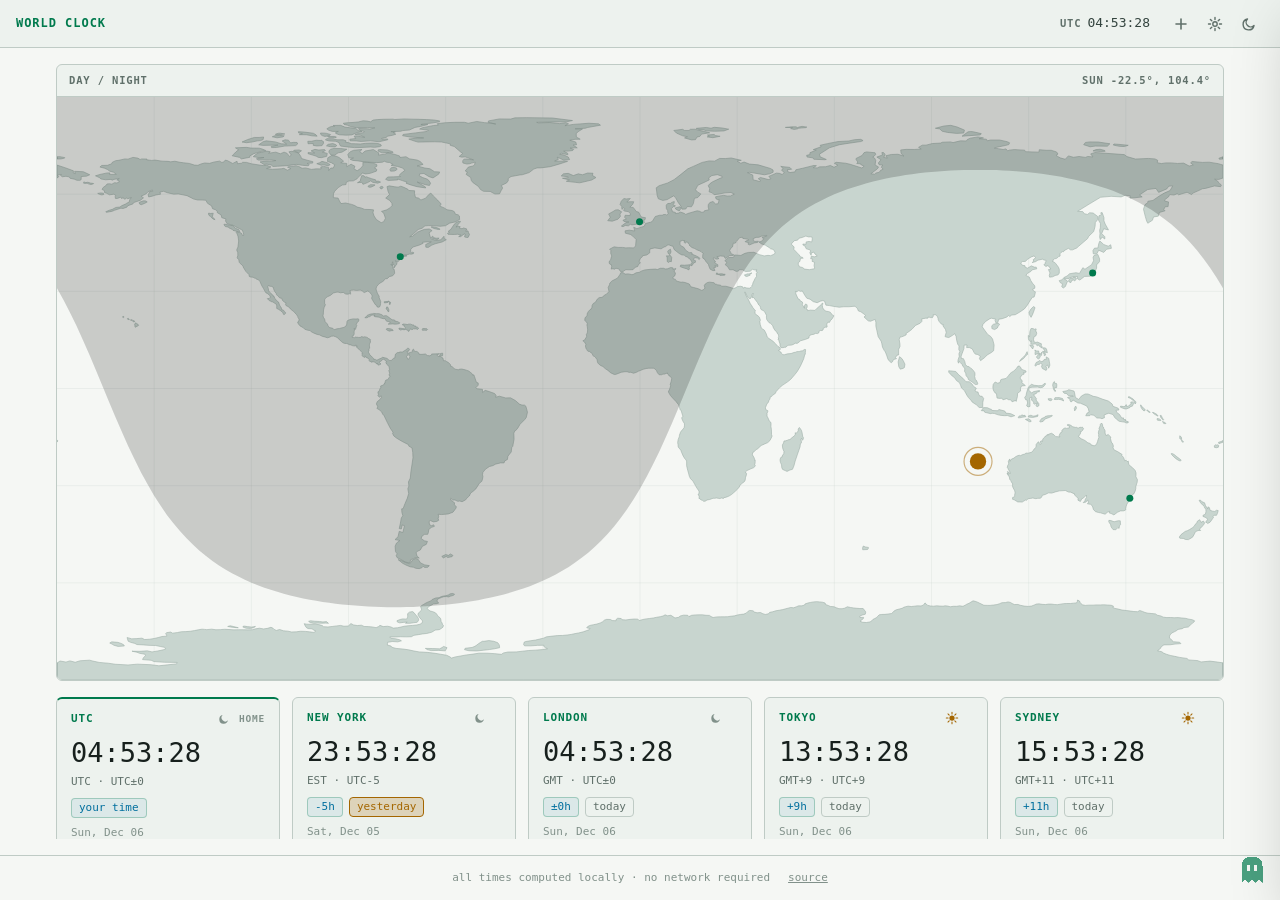
==== index.html @ ea291703 "fix: final review — home validation, live tick refresh, pet pref decoupling, explicit pet modes Fixe" ====
<!DOCTYPE html>
<html lang="en">
<head>
<meta charset="utf-8">
<meta name="viewport" content="width=device-width, initial-scale=1">
<title>World Clock</title>
<meta name="description" content="Offline world clock — timezones, day/night map, no network required.">
<link rel="icon" type="image/svg+xml" href="data:image/svg+xml,%3Csvg%20xmlns='http://www.w3.org/2000/svg'%20viewBox='0%200%2016%2016'%3E%3Crect%20width='16'%20height='16'%20rx='3'%20fill='%23090c0d'/%3E%3Cpath%20d='M3.5%2014.5%20V7%20Q3.5%202.5%208%202.5%20Q12.5%202.5%2012.5%207%20V14.5%20L11%2013.3%20L9.5%2014.5%20L8%2013.3%20L6.5%2014.5%20L5%2013.3%20Z'%20fill='%2363f2ab'/%3E%3Crect%20x='6'%20y='6.5'%20width='1.4'%20height='2.4'%20fill='%23090c0d'/%3E%3Crect%20x='8.8'%20y='6.5'%20width='1.4'%20height='2.4'%20fill='%23090c0d'/%3E%3C/svg%3E">
<script>(function(){try{
var t=localStorage.getItem("wc-theme");
if(t==="light"||t==="dark")document.documentElement.setAttribute("data-theme",t);
var a=localStorage.getItem("wc-accent");
if(a&&"12345".indexOf(a)>-1)document.documentElement.setAttribute("data-accent",a);
var pm=localStorage.getItem("wc-pet");document.documentElement.setAttribute("data-pet",pm==="off"?"off":(pm==="cursor"?"cursor":"float"));
var ps=parseInt(localStorage.getItem("wc-pet-size"),10);
if(ps>=16&&ps<=64)document.documentElement.style.setProperty("--pet-size",ps+"px");
var po=parseInt(localStorage.getItem("wc-pet-opacity"),10);
if(po>=15&&po<=100)document.documentElement.style.setProperty("--pet-base-opacity",(po/100).toFixed(3));
}catch(e){}})();</script>
<link rel="stylesheet" href="css/tokens.css">
<link rel="stylesheet" href="css/site.css">
</head>
<body>
<header class="topbar">
  <span class="manifest-label site-title">WORLD CLOCK</span>
  <span class="topbar-utc"><span class="manifest-label">UTC</span> <span id="utc-clock" class="mono">--:--:--</span></span>
  <span class="topbar-actions">
    <button id="btn-add" class="icon-btn" title="Add timezone" aria-label="Add timezone">
      <svg viewBox="0 0 16 16" width="16" height="16" aria-hidden="true"><path d="M8 3v10M3 8h10" stroke="currentColor" stroke-width="1.6" stroke-linecap="round"/></svg>
    </button>
    <button id="btn-settings" class="icon-btn" title="Settings" aria-label="Settings">
      <svg viewBox="0 0 16 16" width="16" height="16" aria-hidden="true"><circle cx="8" cy="8" r="2.2" stroke="currentColor" stroke-width="1.4" fill="none"/><path d="M8 1.5v2M8 12.5v2M1.5 8h2M12.5 8h2M3.4 3.4l1.4 1.4M11.2 11.2l1.4 1.4M12.6 3.4l-1.4 1.4M4.8 11.2l-1.4 1.4" stroke="currentColor" stroke-width="1.4" stroke-linecap="round"/></svg>
    </button>
    <button id="btn-theme" class="icon-btn" title="Toggle theme" aria-label="Toggle theme">
      <svg viewBox="0 0 16 16" width="16" height="16" aria-hidden="true"><path d="M13 9.5A5.5 5.5 0 1 1 6.5 3 4.5 4.5 0 0 0 13 9.5Z" stroke="currentColor" stroke-width="1.4" fill="none" stroke-linejoin="round"/></svg>
    </button>
  </span>
</header>
<main>
  <section id="map-panel" class="panel map-panel" aria-label="World map">
    <div class="panel-header"><span class="manifest-label">DAY / NIGHT</span><span id="map-sun-info" class="manifest-label"></span></div>
    <div id="map-host"></div>
  </section>
  <section id="clock-grid" class="clock-grid" aria-label="Clocks"></section>
</main>
<footer class="footer">
  <span class="mono">all times computed locally &middot; no network required</span>
  <a class="mono" href="https://github.com/Real-Fruit-Snacks" rel="noopener">source</a>
</footer>
<div id="site-pet" aria-hidden="true"><div class="pet-tilt"><div class="pet-sprite" title="pet the ghost to recolor it"><svg viewBox="0 0 16 16" xmlns="http://www.w3.org/2000/svg"><path class="pet-body" d="M2 16 V7 Q2 1 8 1 Q14 1 14 7 V16 L12 14.4 L10 16 L8 14.4 L6 16 L4 14.4 Z"/><g class="pet-eyes-open"><rect x="5" y="6" width="2" height="3"/><rect x="9" y="6" width="2" height="3"/></g><g class="pet-eyes-closed"><rect x="5" y="8" width="2" height="1"/><rect x="9" y="8" width="2" height="1"/></g><g class="pet-eyes-happy"><path d="M4.6 8 L6 6.6 L7.4 8"/><path d="M8.6 8 L10 6.6 L11.4 8"/></g></svg></div></div></div>
<script src="js/zones.js"></script>
<script src="js/data.js"></script>
<script src="js/settings.js"></script>
<script src="js/clocks.js"></script>
<script src="js/mapdata.js"></script>
<script src="js/map.js"></script>
<script src="js/pet.js"></script>
</body>
</html>
---- css/tokens.css ----
/*
 * Terminal Workbench — design tokens
 * https://github.com/Real-Fruit-Snacks/terminal-workbench-design-system
 *
 * Drop-in CSS custom properties implementing THEME-SPEC.md.
 * Dark is the default; light applies automatically via
 * prefers-color-scheme, or explicitly with data-theme="light" /
 * data-theme="dark" on <html>.
 *
 * Overriding --twb-accent (and friends) re-derives every tint in
 * browsers with color-mix support.
 */

/* ---------- Dark (default) ---------- */
:root,
:root[data-theme="dark"] {
  color-scheme: dark;

  /* Accent ramp */
  --twb-accent: #63f2ab;
  --twb-accent-alt: #6bdcff;
  --twb-warm: #f0c674;

  /* Semantic hues */
  --twb-red: #ff6e7a;
  --twb-orange: #f7a35c;
  --twb-violet: #b78cff;

  /* Surfaces (graphite ramp) */
  --twb-bg-0: #090c0d;
  --twb-bg-1: #0e1214;
  --twb-bg-2: #13191c;
  --twb-bg-3: #182024;
  --twb-bg-4: #202a2f;
  --twb-border: #2a363d;
  --twb-border-strong: #39484f;

  /* Text */
  --twb-text-normal: #dce4df;
  --twb-text-soft: #b4c3bd;
  --twb-text-muted: #879994;
  --twb-text-faint: #63736f;
  --twb-text-on-accent: #07100d;

  /* Derived tints — static fallbacks (pre-mixed) */
  --twb-selection: #63f2ab33;      /* accent @ 20% */
  --twb-active-line: #6bdcff13;    /* accent-alt @ 7.5% */
  --twb-nav-active: #63f2ab1b;     /* accent @ 10.5% */
  --twb-blockquote-bg: #63f2ab12;  /* accent @ 7% */
  --twb-tag-bg: #63f2ab21;         /* accent @ 13% */
  --twb-tag-border: #63f2ab47;     /* accent @ 28% */
  --twb-highlight: #f0c67438;      /* warm @ 22% */
  --twb-focus-ring: #63f2ab2e;     /* accent @ 18% */
  --twb-glow: 0 0 18px #63f2ab47;  /* accent @ 28%, opt-in */
}

/* ---------- Light (auto via system preference) ---------- */
@media (prefers-color-scheme: light) {
  :root:not([data-theme="dark"]) {
    color-scheme: light;

    --twb-accent: #007a4d;
    --twb-accent-alt: #006f9e;
    --twb-warm: #a46600;

    --twb-red: #c8324c;
    --twb-orange: #b65800;
    --twb-violet: #7357b8;

    --twb-bg-0: #f5f7f4;
    --twb-bg-1: #edf2ee;
    --twb-bg-2: #e2eae5;
    --twb-bg-3: #d6e1db;
    --twb-bg-4: #c8d5cf;
    --twb-border: #bfcbc5;
    --twb-border-strong: #9daea7;

    --twb-text-normal: #17201d;
    --twb-text-soft: #34443f;
    --twb-text-muted: #60706a;
    --twb-text-faint: #81918a;
    --twb-text-on-accent: #f9fbf8;

    --twb-selection: #007a4d2b;      /* accent @ 17% */
    --twb-active-line: #006f9e13;
    --twb-nav-active: #007a4d1b;
    --twb-blockquote-bg: #007a4d12;
    --twb-tag-bg: #007a4d21;
    --twb-tag-border: #007a4d47;
    --twb-highlight: #a4660038;
    --twb-focus-ring: #007a4d2e;
    --twb-glow: 0 0 18px #007a4d47;
  }
}

/* ---------- Light (explicit opt-in) ---------- */
:root[data-theme="light"] {
  color-scheme: light;

  --twb-accent: #007a4d;
  --twb-accent-alt: #006f9e;
  --twb-warm: #a46600;

  --twb-red: #c8324c;
  --twb-orange: #b65800;
  --twb-violet: #7357b8;

  --twb-bg-0: #f5f7f4;
  --twb-bg-1: #edf2ee;
  --twb-bg-2: #e2eae5;
  --twb-bg-3: #d6e1db;
  --twb-bg-4: #c8d5cf;
  --twb-border: #bfcbc5;
  --twb-border-strong: #9daea7;

  --twb-text-normal: #17201d;
  --twb-text-soft: #34443f;
  --twb-text-muted: #60706a;
  --twb-text-faint: #81918a;
  --twb-text-on-accent: #f9fbf8;

  --twb-selection: #007a4d2b;
  --twb-active-line: #006f9e13;
  --twb-nav-active: #007a4d1b;
  --twb-blockquote-bg: #007a4d12;
  --twb-tag-bg: #007a4d21;
  --twb-tag-border: #007a4d47;
  --twb-highlight: #a4660038;
  --twb-focus-ring: #007a4d2e;
  --twb-glow: 0 0 18px #007a4d47;
}

/* ---------- Derived tints track the accent where color-mix exists ---------- */
@supports (color: color-mix(in srgb, red 50%, transparent)) {
  :root,
  :root[data-theme="dark"] {
    --twb-selection: color-mix(in srgb, var(--twb-accent) 20%, transparent);
    --twb-active-line: color-mix(in srgb, var(--twb-accent-alt) 7.5%, transparent);
    --twb-nav-active: color-mix(in srgb, var(--twb-accent) 10.5%, transparent);
    --twb-blockquote-bg: color-mix(in srgb, var(--twb-accent) 7%, transparent);
    --twb-tag-bg: color-mix(in srgb, var(--twb-accent) 13%, transparent);
    --twb-tag-border: color-mix(in srgb, var(--twb-accent) 28%, transparent);
    --twb-highlight: color-mix(in srgb, var(--twb-warm) 22%, transparent);
    --twb-focus-ring: color-mix(in srgb, var(--twb-accent) 18%, transparent);
    --twb-glow: 0 0 18px color-mix(in srgb, var(--twb-accent) 28%, transparent);
  }

  /* Selection is slightly weaker in light mode (17% vs 20%) */
  @media (prefers-color-scheme: light) {
    :root:not([data-theme="dark"]) {
      --twb-selection: color-mix(in srgb, var(--twb-accent) 17%, transparent);
    }
  }
  :root[data-theme="light"] {
    --twb-selection: color-mix(in srgb, var(--twb-accent) 17%, transparent);
  }
}

/* ---------- Mode-independent tokens ---------- */
:root {
  /* Typography */
  --twb-font-mono: "Berkeley Mono", "JetBrains Mono", "Cascadia Code",
    "IBM Plex Mono", SFMono-Regular, Consolas, monospace;
  --twb-font-ui: Inter, "SF Pro Text", "Segoe UI", system-ui, sans-serif;

  --twb-line-height: 1.7;        /* prose */
  --twb-line-height-tight: 1.45; /* UI */
  --twb-line-height-code: 1.62;  /* code */

  /* Shape */
  --twb-radius-s: 4px;   /* tags, chips, checkboxes */
  --twb-radius-m: 6px;   /* base: panels, inputs, code blocks */
  --twb-radius-l: 8px;   /* large containers */
  --twb-radius-pill: 999px; /* toggles, slider thumbs only */

  --twb-border-width: 1px;

  /* Elevation — menus, modals, popovers only */
  --twb-shadow-pane: 0 20px 60px rgba(0, 0, 0, 0.22);

  /* Motion — interactive state changes only; gate behind
     prefers-reduced-motion in consuming styles */
  --twb-transition: 120ms ease;
}
---- css/site.css ----
/* World Clock — components. All colors via --twb-* tokens (tokens.css). */

* { box-sizing: border-box; }
html { height: 100%; }
body {
  margin: 0; height: 100vh; overflow: hidden;
  background: var(--twb-bg-0); color: var(--twb-text-normal);
  font-family: var(--twb-font-ui); line-height: var(--twb-line-height-tight);
  font-size: 15px;
  display: flex; flex-direction: column;
}
.mono { font-family: var(--twb-font-mono); }
::selection { background: var(--twb-selection); }

/* Accent choice: remap --twb-accent onto another token (works in both modes;
   color-mix tints re-derive automatically where supported). */
:root[data-accent="1"] { --twb-accent: var(--twb-accent-alt); }
:root[data-accent="2"] { --twb-accent: var(--twb-warm); }
:root[data-accent="3"] { --twb-accent: var(--twb-violet); }
:root[data-accent="4"] { --twb-accent: var(--twb-orange); }
:root[data-accent="5"] { --twb-accent: var(--twb-red); }

/* manifest label idiom */
.manifest-label {
  font-family: var(--twb-font-mono); font-size: 10.5px; font-weight: 650;
  letter-spacing: 0.08em; text-transform: uppercase;
  color: var(--twb-text-muted);
}

/* --- topbar --- */
.topbar {
  position: sticky; top: 0; z-index: 20;
  display: flex; align-items: center; gap: 16px;
  padding: 0 16px; height: 48px;
  background: var(--twb-bg-1); border-bottom: 1px solid var(--twb-border);
}
.site-title { color: var(--twb-accent); font-size: 12px; }
.topbar-utc { margin-left: auto; display: flex; align-items: baseline; gap: 6px; }
#utc-clock { font-size: 13px; color: var(--twb-text-soft); }
.topbar-actions { display: flex; gap: 4px; }
@media (max-width: 420px) { .topbar-utc .manifest-label { display: none; } }
.icon-btn {
  display: inline-flex; align-items: center; justify-content: center;
  width: 30px; height: 30px; padding: 0;
  background: transparent; border: 1px solid transparent;
  border-radius: var(--twb-radius-s); color: var(--twb-text-muted);
  cursor: pointer;
}
.icon-btn:hover { background: var(--twb-bg-3); color: var(--twb-text-normal); }
.icon-btn:focus-visible {
  outline: 2px solid var(--twb-focus-ring); outline-offset: 1px;
  border-color: var(--twb-accent);
}

/* --- layout --- */
main {
  width: 100%; max-width: 1200px; margin: 0 auto; padding: 16px;
  display: flex; flex-direction: column; gap: 16px; flex: 1; min-height: 0;
}
.panel {
  background: var(--twb-bg-1); border: 1px solid var(--twb-border);
  border-radius: var(--twb-radius-m); overflow: hidden;
}
.panel-header {
  display: flex; justify-content: space-between; align-items: center;
  padding: 8px 12px; border-bottom: 1px solid var(--twb-border);
}

/* --- footer --- */
.footer {
  display: flex; justify-content: center; gap: 18px;
  padding: 14px; border-top: 1px solid var(--twb-border);
  font-size: 11px; color: var(--twb-text-faint);
}
.footer a { color: var(--twb-text-faint); }
.footer a:hover { color: var(--twb-accent); }

@media (prefers-reduced-motion: no-preference) {
  .icon-btn, .footer a { transition: background var(--twb-transition), color var(--twb-transition); }
}

/* --- clock cards --- */
.clock-grid {
  display: grid; gap: 12px; align-content: start;
  grid-template-columns: repeat(auto-fill, minmax(210px, 1fr));
  overflow-y: auto; min-height: 140px; padding-bottom: 4px;
}
.clock-card {
  position: relative;
  background: var(--twb-bg-1); border: 1px solid var(--twb-border);
  border-radius: var(--twb-radius-m); padding: 12px 14px;
}
.clock-card-home { border-top: 2px solid var(--twb-accent); }
.card-top { display: flex; align-items: center; gap: 8px; }
.card-city {
  font-family: var(--twb-font-mono); font-size: 11px; font-weight: 700;
  letter-spacing: 0.08em; text-transform: uppercase;
  color: var(--twb-accent);
  overflow: hidden; text-overflow: ellipsis; white-space: nowrap;
}
.card-daynight { margin-left: auto; display: inline-flex; }
.card-home-tag { font-size: 9.5px; color: var(--twb-text-faint); }
.card-remove {
  position: absolute; top: 6px; right: 6px;
  width: 20px; height: 20px; padding: 0; line-height: 1;
  background: transparent; border: none; border-radius: var(--twb-radius-s);
  color: var(--twb-text-faint); font-size: 14px; cursor: pointer;
  opacity: 0;
}
.clock-card:hover .card-remove, .card-remove:focus-visible { opacity: 1; }
.card-remove:hover { background: var(--twb-bg-3); color: var(--twb-red); }
.card-remove:focus-visible { outline: 2px solid var(--twb-focus-ring); outline-offset: 1px; }
.clock-card:has(.card-remove) .card-daynight { margin-right: 14px; }
.card-time { font-size: 27px; color: var(--twb-text-normal); margin: 6px 0 2px; }
.card-ampm { font-size: 12px; color: var(--twb-text-muted); margin-left: 5px; }
.card-zoneline { font-size: 11px; color: var(--twb-text-muted); }
.card-chips { display: flex; gap: 6px; margin-top: 8px; flex-wrap: wrap; }
.chip {
  font-size: 11px; padding: 1px 7px;
  border-radius: var(--twb-radius-s); border: 1px solid;
}
.chip-offset {
  color: var(--twb-accent-alt);
  background: var(--twb-active-line); border-color: var(--twb-tag-border);
}
.chip-today {
  color: var(--twb-text-muted);
  background: transparent; border-color: var(--twb-border);
}
.chip-otherday {
  color: var(--twb-warm);
  background: var(--twb-highlight); border-color: var(--twb-warm);
}
.card-date { font-size: 11px; color: var(--twb-text-faint); margin-top: 7px; }
.clock-card.dragging { opacity: 0.4; }
.clock-card.drag-over { border-color: var(--twb-accent); }

/* --- map --- */
.map-panel { flex-shrink: 0; }
#map-host { position: relative; }
/* Cap the map's height so it can't crowd the pinned grid down past the
   footer on short viewports (e.g. 1280x800 laptops) as well as narrow
   ones — the aspect-locked SVG otherwise grows with container width alone. */
@media (max-width: 900px), (max-height: 820px) {
  #map-host svg { max-height: 40vh; }
}
.worldmap { display: block; width: 100%; height: auto; background: var(--twb-bg-0); }
.map-graticule line { stroke: var(--twb-border); stroke-width: 0.5; opacity: 0.35; }
.map-land { fill: var(--twb-bg-4); stroke: var(--twb-border-strong); stroke-width: 0.5; }
.map-night { fill: #000; opacity: 0.34; pointer-events: none; }
:root[data-theme="light"] .map-night { opacity: 0.18; }
@media (prefers-color-scheme: light) {
  :root:not([data-theme="dark"]) .map-night { opacity: 0.18; }
}
.map-sun-core { fill: var(--twb-warm); }
.map-sun-halo { fill: none; stroke: var(--twb-warm); stroke-width: 1; opacity: 0.5; }
.map-marker .marker-dot { fill: var(--twb-accent); }
.map-marker .marker-ring { fill: none; stroke: var(--twb-accent); stroke-width: 1.2; }
.map-marker { cursor: pointer; }
.map-marker.marker-hilite .marker-dot { r: 5; }
.map-marker.marker-hilite .marker-dot,
.map-marker:hover .marker-dot { fill: var(--twb-accent-alt); }
.map-tip {
  position: absolute; z-index: 5; pointer-events: none;
  padding: 3px 8px; font-size: 11px; white-space: nowrap;
  background: var(--twb-bg-2); border: 1px solid var(--twb-border);
  border-radius: var(--twb-radius-s); color: var(--twb-text-normal);
  box-shadow: var(--twb-shadow-pane);
}
.clock-card.card-hilite { border-color: var(--twb-accent); }

/* --- settings panel --- */
#settings-panel {
  position: fixed; top: 0; right: 0; bottom: 0; z-index: 30;
  width: min(320px, 90vw);
  background: var(--twb-bg-1); border-left: 1px solid var(--twb-border);
  box-shadow: var(--twb-shadow-pane);
  transform: translateX(105%);
}
#settings-panel.open { transform: translateX(0); }
@media (prefers-reduced-motion: no-preference) {
  #settings-panel { transition: transform 160ms ease; }
}
.settings-body { padding: 12px; display: flex; flex-direction: column; gap: 14px; overflow-y: auto; }
.setting-row { display: flex; align-items: center; justify-content: space-between; gap: 10px; }
.seg { display: inline-flex; border: 1px solid var(--twb-border); border-radius: var(--twb-radius-s); overflow: hidden; }
.seg button {
  background: transparent; border: none; padding: 4px 9px; cursor: pointer;
  font-family: var(--twb-font-mono); font-size: 10.5px; letter-spacing: 0.05em;
  color: var(--twb-text-muted);
}
.seg button:hover { background: var(--twb-bg-3); color: var(--twb-text-normal); }
.seg button.seg-active { background: var(--twb-nav-active); color: var(--twb-accent); }
.accent-seg button { font-size: 13px; }
.accent-seg button.seg-active { background: var(--twb-bg-3); }
.text-btn {
  background: var(--twb-bg-2); border: 1px solid var(--twb-border);
  border-radius: var(--twb-radius-s); color: var(--twb-text-soft);
  padding: 4px 9px; font-size: 11px; cursor: pointer;
  max-width: 170px; overflow: hidden; text-overflow: ellipsis; white-space: nowrap;
}
.text-btn:hover { border-color: var(--twb-accent); color: var(--twb-text-normal); }

/* --- add-zone modal --- */
#add-modal {
  position: fixed; inset: 0; z-index: 40; display: none;
  background: rgba(0, 0, 0, 0.45);
  align-items: flex-start; justify-content: center; padding: 60px 16px;
}
#add-modal.open { display: flex; }
.modal-box { width: min(440px, 100%); max-height: 75vh; display: flex; flex-direction: column; box-shadow: var(--twb-shadow-pane); }
#add-search {
  margin: 10px 12px; padding: 7px 10px;
  background: var(--twb-bg-2); border: 1px solid var(--twb-border);
  border-radius: var(--twb-radius-s); color: var(--twb-text-normal); font-size: 13px;
}
#add-search:focus { outline: 2px solid var(--twb-focus-ring); border-color: var(--twb-accent); }
#add-results, #add-suggested { overflow-y: auto; }
#add-results { max-height: 240px; }
#add-suggested { max-height: 200px; }
.zone-row {
  display: flex; justify-content: space-between; gap: 12px; width: 100%;
  background: transparent; border: none; border-top: 1px solid var(--twb-border);
  padding: 7px 12px; font-size: 12px; color: var(--twb-text-soft);
  cursor: pointer; text-align: left;
}
.zone-row:hover { background: var(--twb-bg-3); color: var(--twb-text-normal); }
.zone-id { color: var(--twb-text-faint); font-size: 11px; }
.zone-empty { padding: 10px 12px; font-size: 11px; color: var(--twb-text-faint); }
/* --- site pet (site.config.json: pet_enabled) --- */
/* MODE=off: pet.js stops animating it, but the element itself isn't
   otherwise removed — hide it outright so it doesn't sit frozen on screen. */
:root[data-pet="off"] #site-pet { display: none; }
#site-pet {
  position: fixed; left: 0; top: 0;
  width: var(--pet-size, 28px); height: var(--pet-size, 28px);
  /* Below the topbar's stacking context (20) so the ghost never covers the
     open search dropdown or steals a click on a result; still floats above
     the article's auto-stacked content. */
  z-index: 19; pointer-events: none;
  opacity: var(--pet-base-opacity, 0.7);  /* translucent; dims further while napping */
  transition: opacity 0.9s ease;
}
#site-pet.pet-nap { opacity: 0.3; }
.pet-tilt { width: 100%; height: 100%; }
.pet-sprite {
  width: 100%; height: 100%;
  pointer-events: auto; cursor: grab;
  touch-action: none;
  animation: pet-bob 2.4s ease-in-out infinite;
}
.pet-sprite:active { cursor: grabbing; }
.pet-sprite svg { display: block; width: 100%; height: 100%; shape-rendering: crispEdges; }
/* Petting the ghost cycles its body through the theme palette (same six
   tokens as the folder colors); the index rides on data-color, and 0 is the
   default accent. Tokens are theme-aware, so the color follows light/dark. */
.pet-body { fill: var(--twb-accent); }
#site-pet[data-color="1"] .pet-body { fill: var(--twb-accent-alt); }
#site-pet[data-color="2"] .pet-body { fill: var(--twb-warm); }
#site-pet[data-color="3"] .pet-body { fill: var(--twb-violet); }
#site-pet[data-color="4"] .pet-body { fill: var(--twb-orange); }
#site-pet[data-color="5"] .pet-body { fill: var(--twb-red); }
.pet-eyes-open rect, .pet-eyes-closed rect { fill: var(--twb-bg-0); }
.pet-eyes-happy path { stroke: var(--twb-bg-0); stroke-width: 1.2; fill: none; }
.pet-eyes-closed, .pet-eyes-happy { display: none; }
.pet-sprite.pet-blink .pet-eyes-open,
#site-pet.pet-nap .pet-eyes-open,
.pet-sprite.pet-happy .pet-eyes-open { display: none; }
.pet-sprite.pet-blink .pet-eyes-closed,
#site-pet.pet-nap .pet-eyes-closed { display: inline; }
.pet-sprite.pet-happy .pet-eyes-happy { display: inline; }
/* Boop: a quick happy squish-and-pop (overrides the idle bob while it plays). */
.pet-sprite.pet-happy { animation: pet-boop 0.5s ease-in-out; }
/* Startled: cartoon vertical squash-and-stretch as it zips away (#3). */
.pet-sprite.pet-spook { animation: pet-spook 0.5s ease-out; }
/* Bored barrel-roll / flip (#4). */
.pet-sprite.pet-spin { animation: pet-spin 0.74s ease-in-out; }
.pet-sprite.pet-flip { animation: pet-flip 0.74s ease-in-out; }
/* The whole ghost dips in opacity for the beat of a startle. */
#site-pet.pet-startled { animation: pet-startle-fade 0.7s ease-out; }
.pet-particle {
  position: absolute; left: 9px; top: -8px;
  font-family: var(--twb-font-mono); font-size: 12px; font-weight: 700;
  pointer-events: none;
  animation: pet-float 1.3s ease-out forwards;
}
.pet-heart { color: var(--twb-red); }
.pet-bang { color: var(--twb-accent); }
.pet-z { color: var(--twb-text-muted); }
@keyframes pet-bob {
  0%, 100% { transform: translateY(0); }
  50% { transform: translateY(-3px); }
}
@keyframes pet-boop {
  0%, 100% { transform: scale(1); }
  30% { transform: scale(1.35); }
  60% { transform: scale(0.9); }
}
@keyframes pet-spook {
  0% { transform: scaleY(1) scaleX(1); }
  25% { transform: scaleY(1.5) scaleX(0.65); }
  60% { transform: scaleY(0.9) scaleX(1.12); }
  100% { transform: scaleY(1) scaleX(1); }
}
@keyframes pet-spin {
  from { transform: rotate(0); }
  to { transform: rotate(360deg); }
}
@keyframes pet-flip {
  from { transform: rotateY(0); }
  to { transform: rotateY(360deg); }
}
@keyframes pet-startle-fade {
  0% { opacity: 0.7; }
  30% { opacity: 0.25; }
  100% { opacity: 0.7; }
}
@keyframes pet-float {
  from { opacity: 1; transform: translateY(0); }
  to { opacity: 0; transform: translateY(-26px); }
}
.pet-bubble {
  position: absolute; left: 50%; bottom: 100%; margin-bottom: 6px;
  transform: translateX(-50%);
  padding: 3px 7px; font-family: var(--twb-font-mono); font-size: 11px; line-height: 1.2;
  white-space: nowrap; color: var(--twb-text-normal);
  background: var(--twb-bg-2); border: 1px solid var(--twb-border);
  border-radius: 6px; box-shadow: 0 2px 8px rgba(0,0,0,.28);
  pointer-events: none; animation: pet-bubble-in 2.6s ease forwards;
}
.pet-bubble::after {
  content: ""; position: absolute; top: 100%; left: 50%; transform: translateX(-50%);
  border: 4px solid transparent; border-top-color: var(--twb-bg-2);
}
.pet-bubble-boop, .pet-bubble-good { color: var(--twb-accent); }
@keyframes pet-bubble-in {
  0% { opacity: 0; transform: translateX(-50%) translateY(4px); }
  12%, 82% { opacity: 1; transform: translateX(-50%) translateY(0); }
  100% { opacity: 0; transform: translateX(-50%) translateY(-2px); }
}

.pet-header { padding: 8px 0 2px; border-bottom: 1px solid var(--twb-border); margin-top: 4px; }
#pet-settings { display: flex; flex-direction: column; gap: 12px; }
#pet-settings input[type="range"] { width: 140px; accent-color: var(--twb-accent); }

/* --- scrollbars (per THEME-SPEC; ported from the vault repo) --- */
* {
  scrollbar-width: thin;
  scrollbar-color: var(--twb-border-strong) transparent;
}
::-webkit-scrollbar { width: 10px; height: 10px; }
::-webkit-scrollbar-track { background: transparent; }
::-webkit-scrollbar-thumb {
  background-color: var(--twb-border-strong);
  background-clip: padding-box;
  border: 2px solid transparent;
  border-radius: 5px;
}
::-webkit-scrollbar-thumb:hover { background-color: var(--twb-text-faint); }
::-webkit-scrollbar-corner { background: transparent; }

/* --- Step 1b theming coverage gaps --- */
#add-search::placeholder { color: var(--twb-text-faint); }

/* Range sliders: themed thumb/track (accent-color covers most browsers;
   explicit styling for full cross-browser + high-contrast track look). */
#pet-settings input[type="range"] {
  height: 4px; border-radius: var(--twb-radius-pill);
  background: var(--twb-bg-3); outline: none;
}
#pet-settings input[type="range"]::-webkit-slider-runnable-track {
  height: 4px; border-radius: var(--twb-radius-pill); background: var(--twb-bg-3);
}
#pet-settings input[type="range"]::-webkit-slider-thumb {
  -webkit-appearance: none; appearance: none;
  width: 14px; height: 14px; margin-top: -5px;
  border-radius: 50%; background: var(--twb-accent);
  border: 2px solid var(--twb-bg-1); cursor: pointer;
}
#pet-settings input[type="range"]::-moz-range-track {
  height: 4px; border-radius: var(--twb-radius-pill); background: var(--twb-bg-3);
}
#pet-settings input[type="range"]::-moz-range-thumb {
  width: 14px; height: 14px; border-radius: 50%;
  background: var(--twb-accent); border: 2px solid var(--twb-bg-1); cursor: pointer;
}
#pet-settings input[type="range"]:focus-visible {
  outline: 2px solid var(--twb-focus-ring); outline-offset: 2px;
}

/* Focus-visible rings on remaining interactive surfaces */
.seg button:focus-visible,
.zone-row:focus-visible,
.text-btn:focus-visible {
  outline: 2px solid var(--twb-focus-ring); outline-offset: -2px;
}
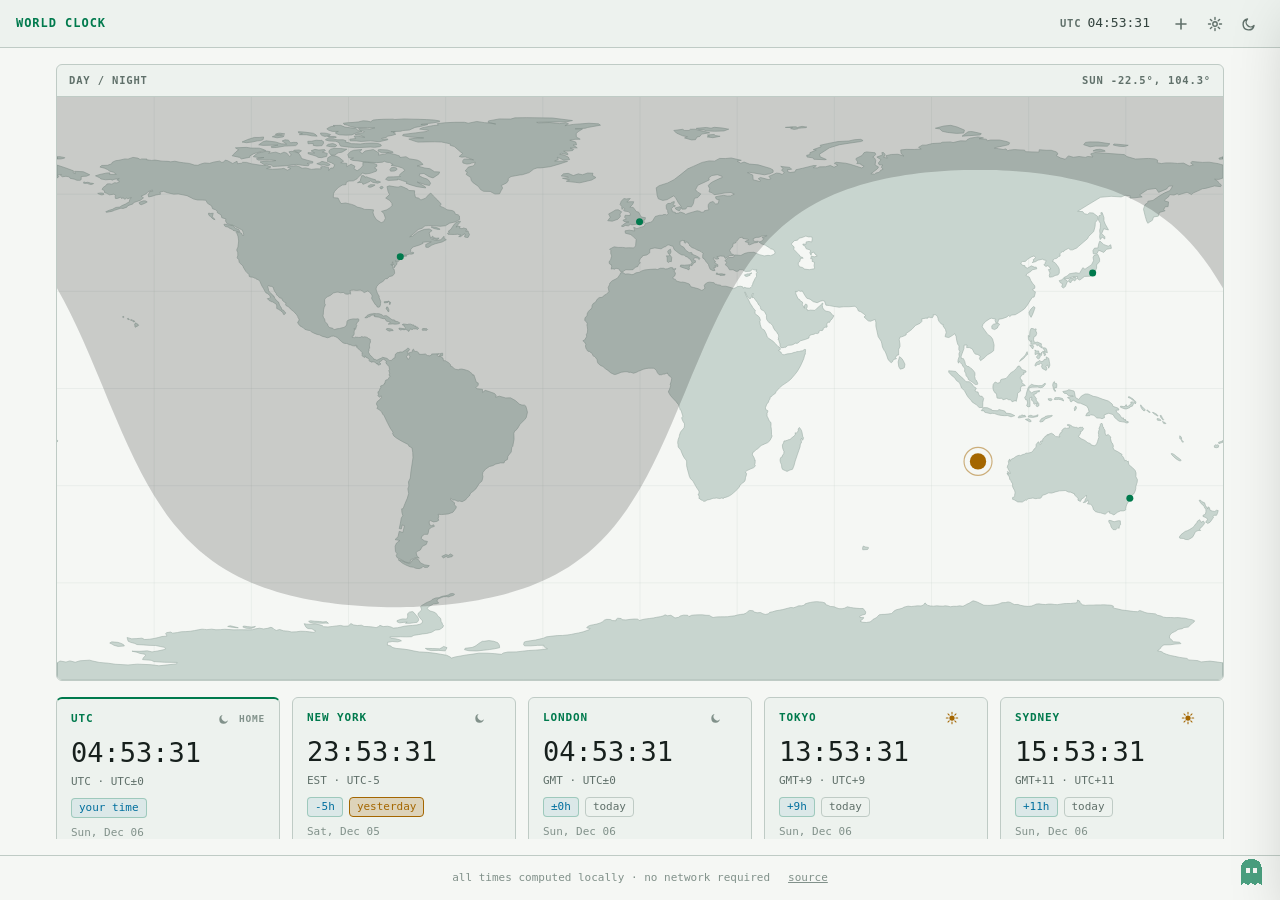
==== commit e59ec586: "docs: repo cover, screenshot, MIT license, GitLab Pages CI; opaque footer" ====
--- a/index.html
+++ b/index.html
@@ -45,7 +45,7 @@
 </main>
 <footer class="footer">
   <span class="mono">all times computed locally &middot; no network required</span>
-  <a class="mono" href="https://github.com/Real-Fruit-Snacks" rel="noopener">source</a>
+  <a class="mono" href="https://github.com/Real-Fruit-Snacks/worldclock" rel="noopener">source</a>
 </footer>
 <div id="site-pet" aria-hidden="true"><div class="pet-tilt"><div class="pet-sprite" title="pet the ghost to recolor it"><svg viewBox="0 0 16 16" xmlns="http://www.w3.org/2000/svg"><path class="pet-body" d="M2 16 V7 Q2 1 8 1 Q14 1 14 7 V16 L12 14.4 L10 16 L8 14.4 L6 16 L4 14.4 Z"/><g class="pet-eyes-open"><rect x="5" y="6" width="2" height="3"/><rect x="9" y="6" width="2" height="3"/></g><g class="pet-eyes-closed"><rect x="5" y="8" width="2" height="1"/><rect x="9" y="8" width="2" height="1"/></g><g class="pet-eyes-happy"><path d="M4.6 8 L6 6.6 L7.4 8"/><path d="M8.6 8 L10 6.6 L11.4 8"/></g></svg></div></div></div>
 <script src="js/zones.js"></script>
--- a/css/site.css
+++ b/css/site.css
@@ -71,6 +71,7 @@
   display: flex; justify-content: center; gap: 18px;
   padding: 14px; border-top: 1px solid var(--twb-border);
   font-size: 11px; color: var(--twb-text-faint);
+  background: var(--twb-bg-0); position: relative; z-index: 2;
 }
 .footer a { color: var(--twb-text-faint); }
 .footer a:hover { color: var(--twb-accent); }
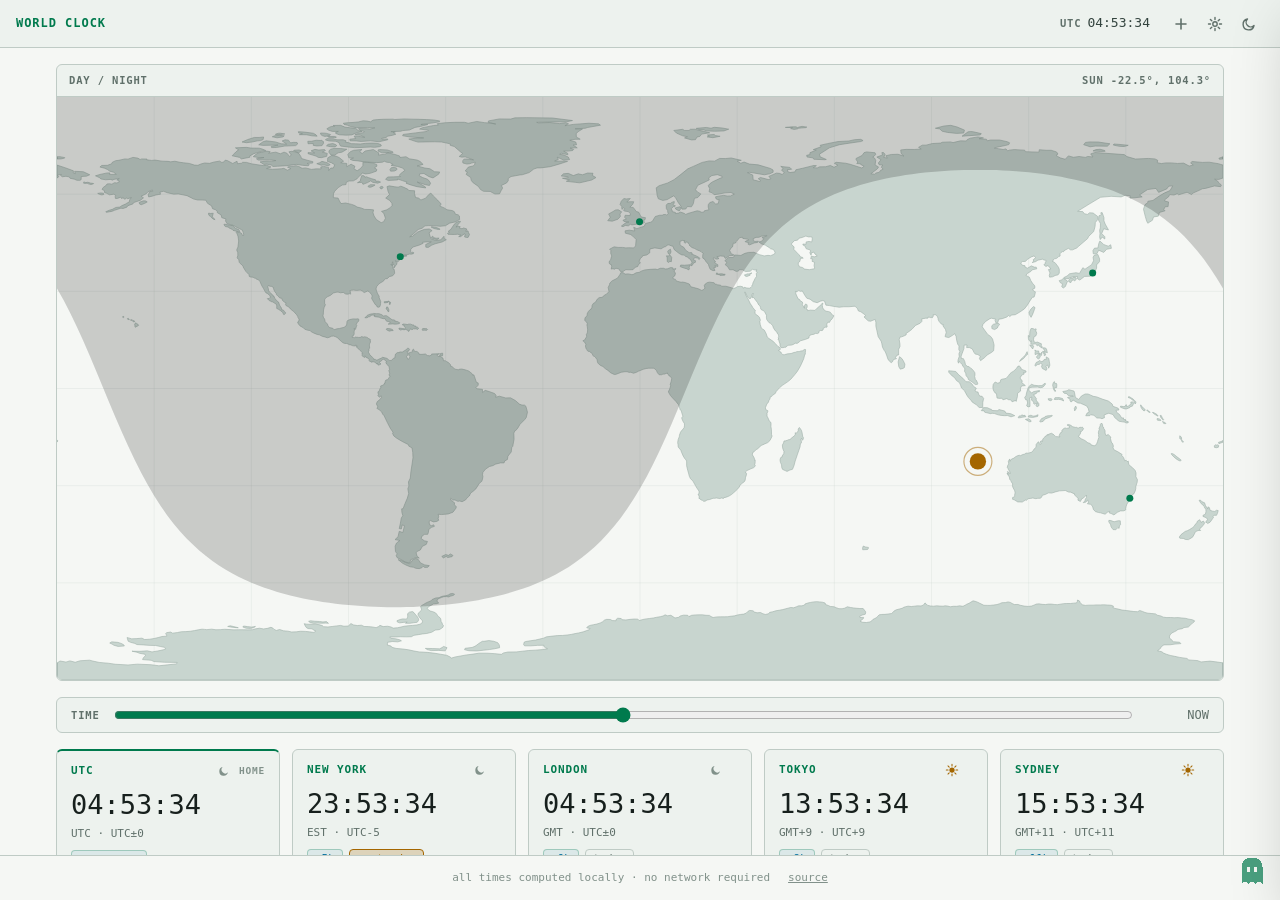
==== commit ee103268: "feat: time scrubber — shift all clocks and the terminator up to ±24h" ====
--- a/index.html
+++ b/index.html
@@ -41,6 +41,12 @@
     <div class="panel-header"><span class="manifest-label">DAY / NIGHT</span><span id="map-sun-info" class="manifest-label"></span></div>
     <div id="map-host"></div>
   </section>
+  <div id="scrub-bar" class="scrub-bar" role="group" aria-label="Time scrubber">
+    <span class="manifest-label">TIME</span>
+    <input id="scrub-range" type="range" min="-1440" max="1440" step="15" value="0" aria-label="Time offset in minutes">
+    <span id="scrub-label" class="mono scrub-label">NOW</span>
+    <button id="scrub-now" class="scrub-now-btn mono" title="Back to now" hidden>RESET</button>
+  </div>
   <section id="clock-grid" class="clock-grid" aria-label="Clocks"></section>
 </main>
 <footer class="footer">
@@ -54,6 +60,7 @@
 <script src="js/clocks.js"></script>
 <script src="js/mapdata.js"></script>
 <script src="js/map.js"></script>
+<script src="js/qol.js"></script>
 <script src="js/pet.js"></script>
 </body>
 </html>
--- a/css/site.css
+++ b/css/site.css
@@ -226,6 +226,11 @@
   cursor: pointer; text-align: left;
 }
 .zone-row:hover { background: var(--twb-bg-3); color: var(--twb-text-normal); }
+.zone-row.zone-row-active {
+  background: var(--twb-nav-active); color: var(--twb-text-normal);
+  box-shadow: inset 2px 0 0 var(--twb-accent);
+}
+.zone-row.zone-row-active .zone-id { color: var(--twb-text-soft); }
 .zone-id { color: var(--twb-text-faint); font-size: 11px; }
 .zone-empty { padding: 10px 12px; font-size: 11px; color: var(--twb-text-faint); }
 /* --- site pet (site.config.json: pet_enabled) --- */
@@ -395,3 +400,21 @@
 .text-btn:focus-visible {
   outline: 2px solid var(--twb-focus-ring); outline-offset: -2px;
 }
+
+/* --- time scrubber --- */
+.scrub-bar {
+  display: flex; align-items: center; gap: 12px;
+  padding: 7px 14px; flex-shrink: 0;
+  background: var(--twb-bg-1); border: 1px solid var(--twb-border);
+  border-radius: var(--twb-radius-m);
+}
+#scrub-range { flex: 1; accent-color: var(--twb-accent); min-width: 0; }
+.scrub-label { font-size: 12px; color: var(--twb-text-muted); min-width: 62px; text-align: right; }
+:root[data-scrub="on"] .scrub-label { color: var(--twb-warm); font-weight: 700; }
+:root[data-scrub="on"] .scrub-bar { border-color: var(--twb-warm); }
+.scrub-now-btn {
+  background: var(--twb-highlight); border: 1px solid var(--twb-warm);
+  border-radius: var(--twb-radius-s); color: var(--twb-warm);
+  font-size: 10.5px; letter-spacing: 0.06em; padding: 3px 9px; cursor: pointer;
+}
+.scrub-now-btn:hover { background: var(--twb-warm); color: var(--twb-text-on-accent); }
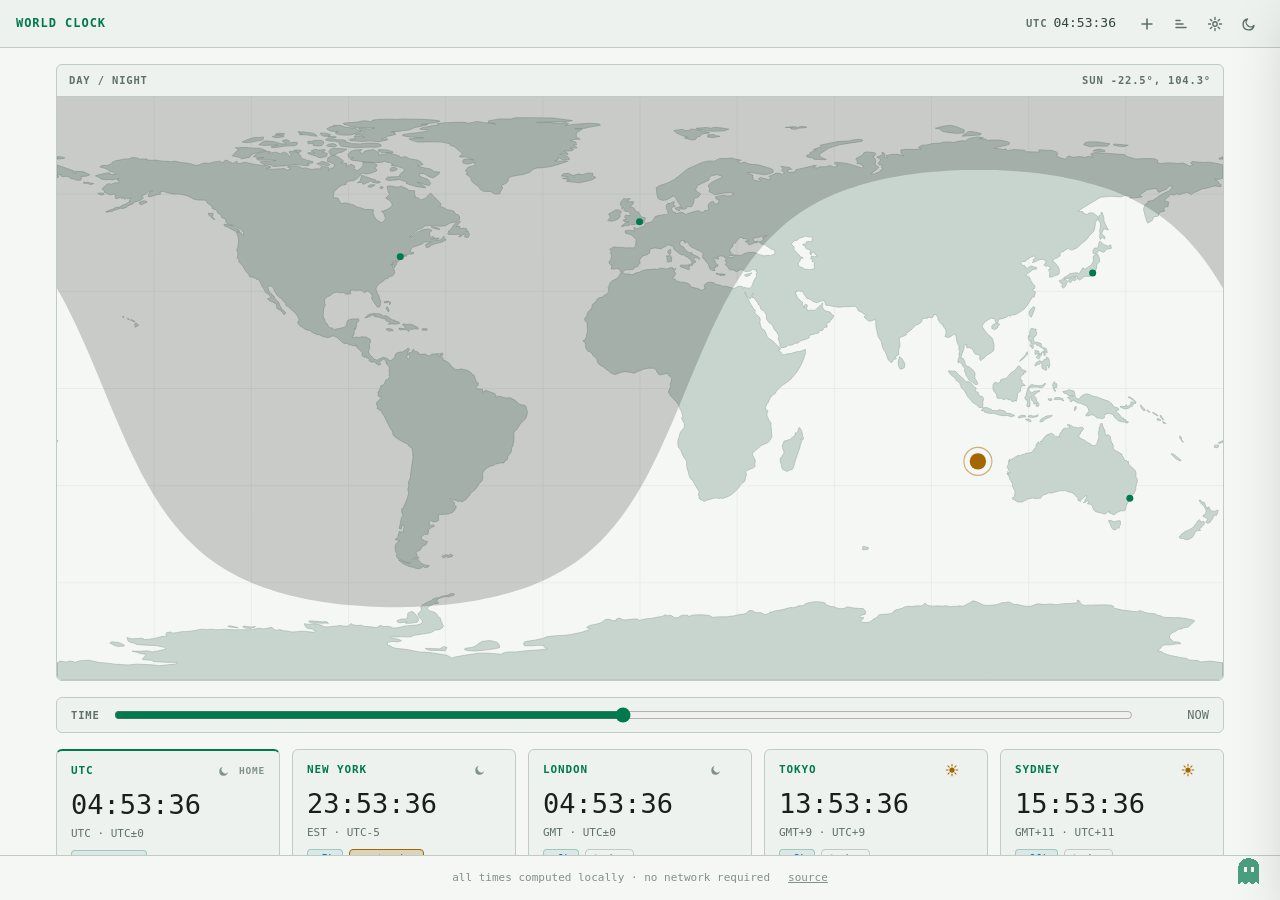
==== commit 8e36dfe7: "feat: sort-by-time button, shareable URL hash, copy link" ====
--- a/index.html
+++ b/index.html
@@ -27,6 +27,9 @@
   <span class="topbar-actions">
     <button id="btn-add" class="icon-btn" title="Add timezone" aria-label="Add timezone">
       <svg viewBox="0 0 16 16" width="16" height="16" aria-hidden="true"><path d="M8 3v10M3 8h10" stroke="currentColor" stroke-width="1.6" stroke-linecap="round"/></svg>
+    </button>
+    <button id="btn-sort" class="icon-btn" title="Sort by time" aria-label="Sort timezones by current time">
+      <svg viewBox="0 0 16 16" width="16" height="16" aria-hidden="true"><path d="M3 4.5h4M3 8h7M3 11.5h10" stroke="currentColor" stroke-width="1.6" stroke-linecap="round"/></svg>
     </button>
     <button id="btn-settings" class="icon-btn" title="Settings" aria-label="Settings">
       <svg viewBox="0 0 16 16" width="16" height="16" aria-hidden="true"><circle cx="8" cy="8" r="2.2" stroke="currentColor" stroke-width="1.4" fill="none"/><path d="M8 1.5v2M8 12.5v2M1.5 8h2M12.5 8h2M3.4 3.4l1.4 1.4M11.2 11.2l1.4 1.4M12.6 3.4l-1.4 1.4M4.8 11.2l-1.4 1.4" stroke="currentColor" stroke-width="1.4" stroke-linecap="round"/></svg>
--- a/css/site.css
+++ b/css/site.css
@@ -418,3 +418,40 @@
   font-size: 10.5px; letter-spacing: 0.06em; padding: 3px 9px; cursor: pointer;
 }
 .scrub-now-btn:hover { background: var(--twb-warm); color: var(--twb-text-on-accent); }
+
+/* --- help overlay --- */
+#help-modal {
+  position: fixed; inset: 0; z-index: 40; display: none;
+  background: rgba(0, 0, 0, 0.45);
+  align-items: flex-start; justify-content: center; padding: 60px 16px;
+}
+#help-modal.open { display: flex; }
+#help-modal .modal-box { width: min(340px, 100%); }
+.help-body { padding: 10px 14px 14px; display: flex; flex-direction: column; gap: 8px; }
+.help-row { display: flex; align-items: center; gap: 12px; font-size: 12px; color: var(--twb-text-soft); }
+.help-row kbd {
+  min-width: 44px; text-align: center; padding: 2px 6px;
+  background: var(--twb-bg-2); border: 1px solid var(--twb-border);
+  border-bottom-width: 2px; border-radius: var(--twb-radius-s);
+  color: var(--twb-accent); font-family: var(--twb-font-mono); font-size: 11px;
+}
+
+/* --- kiosk mode --- */
+:root[data-kiosk="on"] .topbar,
+:root[data-kiosk="on"] .footer,
+:root[data-kiosk="on"] .scrub-bar,
+:root[data-kiosk="on"] .card-chips { display: none; }
+:root[data-kiosk="on"] main { max-width: none; }
+:root[data-kiosk="on"] .card-time { font-size: 42px; }
+:root[data-kiosk="on"] .clock-grid { grid-template-columns: repeat(auto-fill, minmax(270px, 1fr)); }
+.kiosk-hint {
+  position: fixed; bottom: 18px; left: 50%; transform: translateX(-50%); z-index: 50;
+  padding: 5px 12px; font-size: 11px; letter-spacing: 0.08em;
+  background: var(--twb-bg-2); border: 1px solid var(--twb-border);
+  border-radius: var(--twb-radius-s); color: var(--twb-text-muted);
+  box-shadow: var(--twb-shadow-pane);
+  animation: kiosk-hint-fade 2.6s ease forwards;
+}
+@keyframes kiosk-hint-fade {
+  0% { opacity: 0; } 12%, 78% { opacity: 1; } 100% { opacity: 0; }
+}
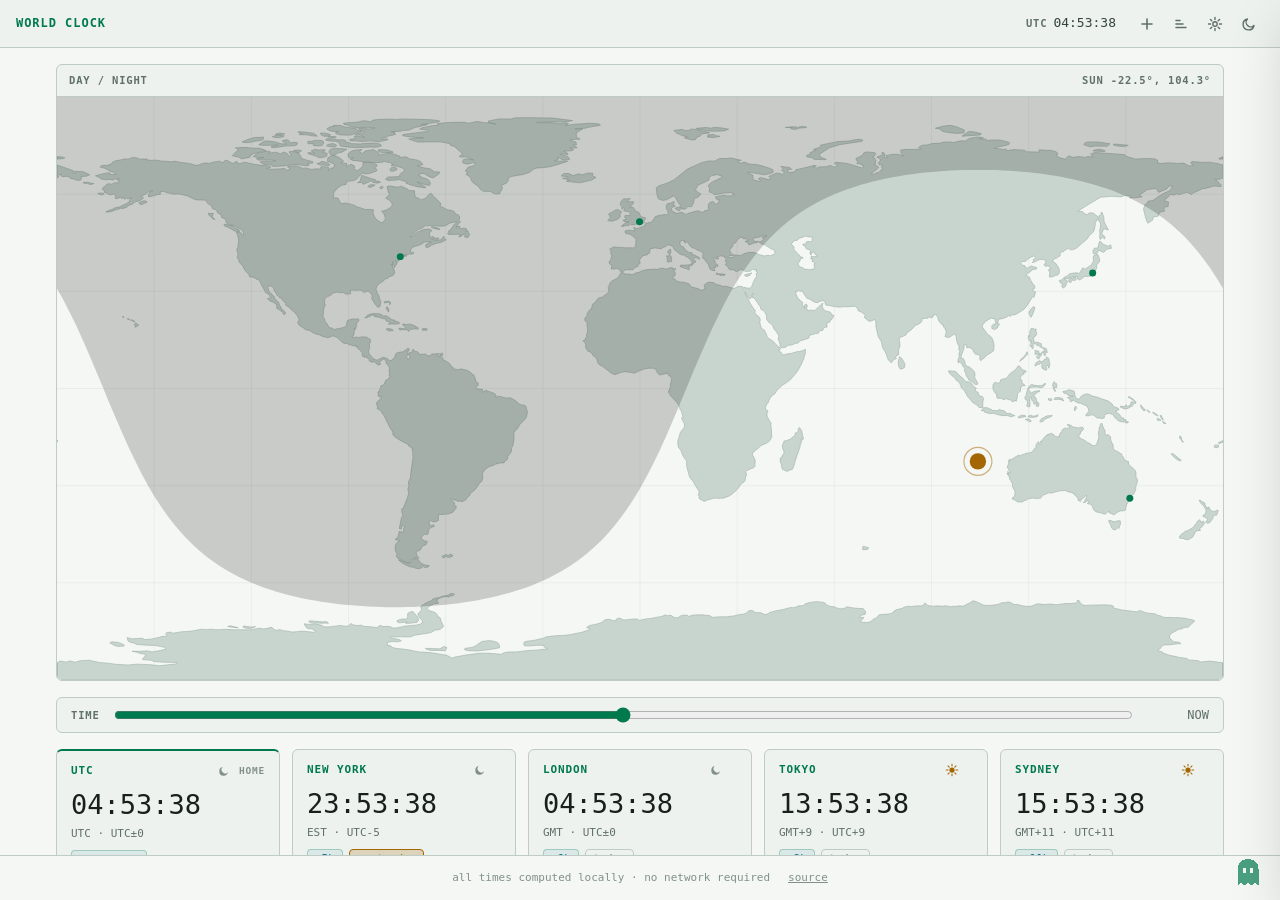
==== commit fb21233d: "feat: installable PWA — manifest, icons, offline service worker" ====
--- a/index.html
+++ b/index.html
@@ -6,6 +6,8 @@
 <title>World Clock</title>
 <meta name="description" content="Offline world clock — timezones, day/night map, no network required.">
 <link rel="icon" type="image/svg+xml" href="data:image/svg+xml,%3Csvg%20xmlns='http://www.w3.org/2000/svg'%20viewBox='0%200%2016%2016'%3E%3Crect%20width='16'%20height='16'%20rx='3'%20fill='%23090c0d'/%3E%3Cpath%20d='M3.5%2014.5%20V7%20Q3.5%202.5%208%202.5%20Q12.5%202.5%2012.5%207%20V14.5%20L11%2013.3%20L9.5%2014.5%20L8%2013.3%20L6.5%2014.5%20L5%2013.3%20Z'%20fill='%2363f2ab'/%3E%3Crect%20x='6'%20y='6.5'%20width='1.4'%20height='2.4'%20fill='%23090c0d'/%3E%3Crect%20x='8.8'%20y='6.5'%20width='1.4'%20height='2.4'%20fill='%23090c0d'/%3E%3C/svg%3E">
+<link rel="manifest" href="manifest.webmanifest">
+<meta name="theme-color" content="#0e1214">
 <script>(function(){try{
 var t=localStorage.getItem("wc-theme");
 if(t==="light"||t==="dark")document.documentElement.setAttribute("data-theme",t);
@@ -65,5 +67,6 @@
 <script src="js/map.js"></script>
 <script src="js/qol.js"></script>
 <script src="js/pet.js"></script>
+<script>if ("serviceWorker" in navigator && location.protocol !== "file:") { navigator.serviceWorker.register("sw.js"); }</script>
 </body>
 </html>
--- a/css/site.css
+++ b/css/site.css
@@ -455,3 +455,35 @@
 @keyframes kiosk-hint-fade {
   0% { opacity: 0; } 12%, 78% { opacity: 1; } 100% { opacity: 0; }
 }
+
+/* --- nicknames + copy --- */
+.card-name-input {
+  width: 110px; padding: 1px 4px;
+  background: var(--twb-bg-2); border: 1px solid var(--twb-accent);
+  border-radius: var(--twb-radius-s); color: var(--twb-text-normal);
+  font-size: 11px; letter-spacing: 0.06em; text-transform: uppercase;
+}
+.card-time { cursor: pointer; }
+.card-time:hover { color: var(--twb-accent); }
+.copy-flash {
+  position: absolute; top: 30px; right: 8px;
+  padding: 1px 7px; font-size: 10px; letter-spacing: 0.06em;
+  background: var(--twb-tag-bg); border: 1px solid var(--twb-tag-border);
+  border-radius: var(--twb-radius-s); color: var(--twb-accent);
+  animation: kiosk-hint-fade 1.4s ease forwards;
+}
+
+/* --- waking-hours bar (09:00-17:00 band, marker = local now) --- */
+.card-daybar {
+  position: relative; height: 3px; margin-top: 8px;
+  background: var(--twb-bg-3); border-radius: 2px;
+}
+.daybar-work {
+  position: absolute; top: 0; bottom: 0;
+  left: 37.5%; width: 33.333%;                /* 09:00 .. 17:00 of a 24h track */
+  background: var(--twb-tag-bg); border-radius: 2px;
+}
+.daybar-now {
+  position: absolute; top: -2px; width: 2px; height: 7px;
+  background: var(--twb-accent); border-radius: 1px;
+}
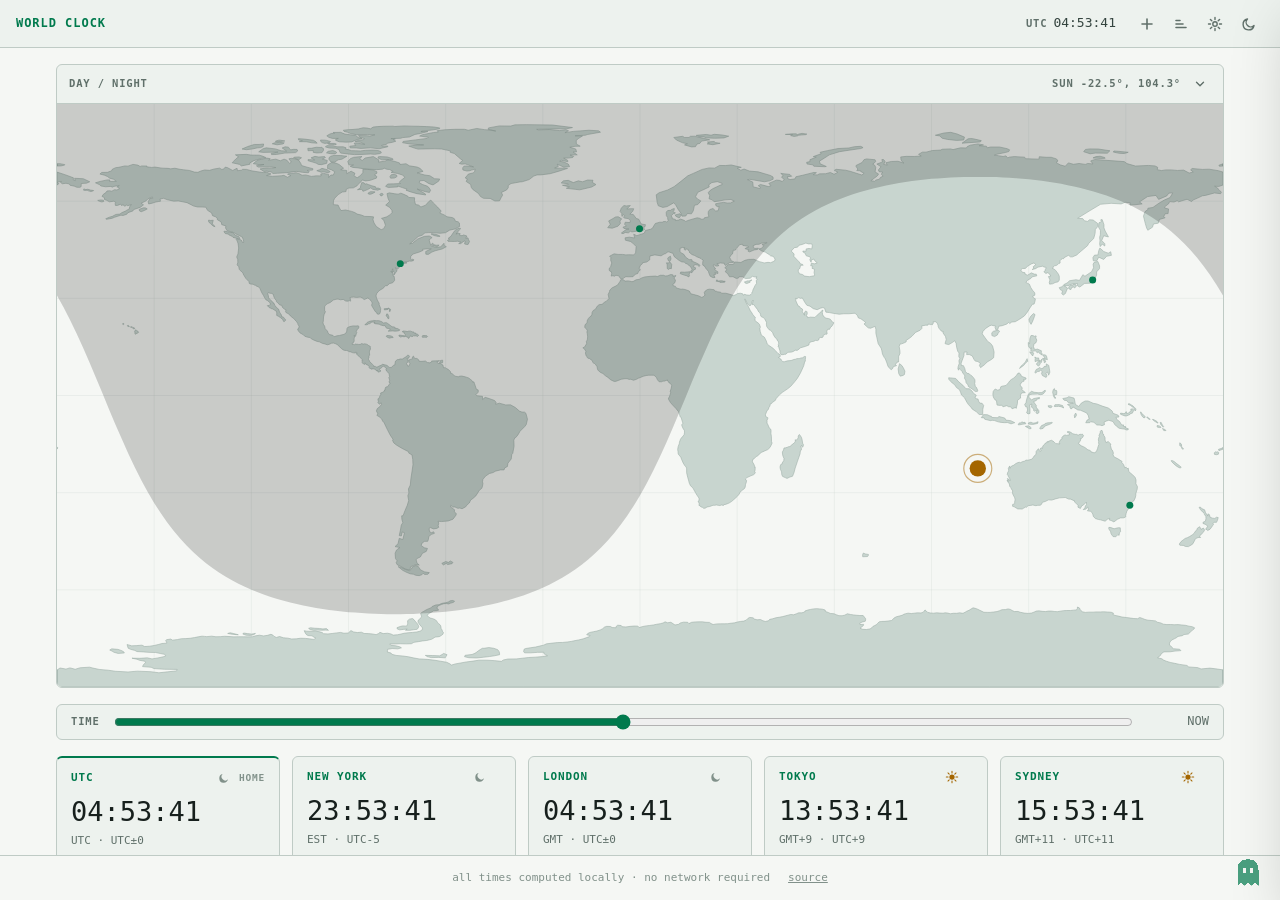
==== commit 0a94b8aa: "feat: collapsible map panel (chevron + m shortcut)" ====
--- a/index.html
+++ b/index.html
@@ -18,6 +18,8 @@
 if(ps>=16&&ps<=64)document.documentElement.style.setProperty("--pet-size",ps+"px");
 var po=parseInt(localStorage.getItem("wc-pet-opacity"),10);
 if(po>=15&&po<=100)document.documentElement.style.setProperty("--pet-base-opacity",(po/100).toFixed(3));
+var mp=localStorage.getItem("wc-map");
+if(mp==="collapsed")document.documentElement.setAttribute("data-map","collapsed");
 }catch(e){}})();</script>
 <link rel="stylesheet" href="css/tokens.css">
 <link rel="stylesheet" href="css/site.css">
@@ -43,7 +45,11 @@
 </header>
 <main>
   <section id="map-panel" class="panel map-panel" aria-label="World map">
-    <div class="panel-header"><span class="manifest-label">DAY / NIGHT</span><span id="map-sun-info" class="manifest-label"></span></div>
+    <div class="panel-header"><span class="manifest-label">DAY / NIGHT</span>
+      <span class="panel-header-right"><span id="map-sun-info" class="manifest-label"></span>
+      <button id="btn-map-toggle" class="icon-btn map-toggle" title="Collapse map" aria-label="Collapse or expand map" aria-expanded="true">
+        <svg viewBox="0 0 16 16" width="14" height="14" aria-hidden="true"><path d="M4 6l4 4 4-4" stroke="currentColor" stroke-width="1.6" fill="none" stroke-linecap="round" stroke-linejoin="round"/></svg>
+      </button></span></div>
     <div id="map-host"></div>
   </section>
   <div id="scrub-bar" class="scrub-bar" role="group" aria-label="Time scrubber">
--- a/css/site.css
+++ b/css/site.css
@@ -143,7 +143,10 @@
    footer on short viewports (e.g. 1280x800 laptops) as well as narrow
    ones — the aspect-locked SVG otherwise grows with container width alone. */
 @media (max-width: 900px), (max-height: 820px) {
-  #map-host svg { max-height: 40vh; }
+  /* max-width = 2 x max-height keeps the element box at the viewBox's 2:1
+     aspect whichever cap binds — otherwise preserveAspectRatio letterboxes
+     the drawing and screen<->lat/lon math (connector, chip midpoint) skews. */
+  #map-host svg { max-height: 40vh; max-width: 80vh; margin: 0 auto; }
 }
 .worldmap { display: block; width: 100%; height: auto; background: var(--twb-bg-0); }
 .map-graticule line { stroke: var(--twb-border); stroke-width: 0.5; opacity: 0.35; }
@@ -277,6 +280,7 @@
 .pet-sprite.pet-happy .pet-eyes-happy { display: inline; }
 /* Boop: a quick happy squish-and-pop (overrides the idle bob while it plays). */
 .pet-sprite.pet-happy { animation: pet-boop 0.5s ease-in-out; }
+.pet-sprite.pet-sneak { animation-play-state: paused; }
 /* Startled: cartoon vertical squash-and-stretch as it zips away (#3). */
 .pet-sprite.pet-spook { animation: pet-spook 0.5s ease-out; }
 /* Bored barrel-roll / flip (#4). */
@@ -439,8 +443,8 @@
 /* --- kiosk mode --- */
 :root[data-kiosk="on"] .topbar,
 :root[data-kiosk="on"] .footer,
-:root[data-kiosk="on"] .scrub-bar,
 :root[data-kiosk="on"] .card-chips { display: none; }
+:root[data-kiosk="on"]:not([data-scrub="on"]) .scrub-bar { display: none; }
 :root[data-kiosk="on"] main { max-width: none; }
 :root[data-kiosk="on"] .card-time { font-size: 42px; }
 :root[data-kiosk="on"] .clock-grid { grid-template-columns: repeat(auto-fill, minmax(270px, 1fr)); }
@@ -487,3 +491,46 @@
   position: absolute; top: -2px; width: 2px; height: 7px;
   background: var(--twb-accent); border-radius: 1px;
 }
+
+/* --- map measure connectors (multiple; label rides the line) --- */
+.conn-hit { fill: none; stroke: transparent; stroke-width: 14; pointer-events: stroke; cursor: pointer; }
+.conn-line {
+  fill: none; stroke: var(--twb-accent-alt); stroke-width: 1.5;
+  stroke-dasharray: 7 5; pointer-events: none;
+}
+.conn-dot { fill: var(--twb-accent-alt); pointer-events: none; }
+.conn-snap { fill: none; stroke: var(--twb-accent-alt); stroke-width: 1.4; opacity: 0.8; }
+.conn-label {
+  font-family: var(--twb-font-mono); font-size: 12px; font-weight: 700;
+  letter-spacing: 0.06em; fill: var(--twb-text-normal);
+  paint-order: stroke; stroke: var(--twb-bg-0); stroke-width: 3px;
+  pointer-events: none;
+}
+.conn-g.conn-old { opacity: 0.55; }
+.conn-g:hover { opacity: 1; }
+.conn-g:hover .conn-line { stroke: var(--twb-red); }
+.conn-g:hover .conn-dot { fill: var(--twb-red); }
+@media (prefers-reduced-motion: no-preference) {
+  .conn-line.conn-flow-fwd { animation: conn-flow 0.9s linear infinite; }
+  .conn-line.conn-flow-rev { animation: conn-flow 0.9s linear infinite reverse; }
+}
+@keyframes conn-flow {
+  from { stroke-dashoffset: 0; }
+  to { stroke-dashoffset: -24; }
+}
+
+/* --- map time labels --- */
+.marker-time {
+  font-family: var(--twb-font-mono); font-size: 9px; font-weight: 700;
+  fill: var(--twb-text-normal);
+  paint-order: stroke; stroke: var(--twb-bg-0); stroke-width: 2.5px;
+  pointer-events: none;
+}
+
+/* --- collapsible map --- */
+.panel-header-right { display: flex; align-items: center; gap: 8px; }
+.map-toggle { width: 22px; height: 22px; }
+.map-toggle svg { transition: transform var(--twb-transition); }
+@media (prefers-reduced-motion: reduce) { .map-toggle svg { transition: none; } }
+:root[data-map="collapsed"] #map-host { display: none; }
+:root[data-map="collapsed"] .map-toggle svg { transform: rotate(180deg); }
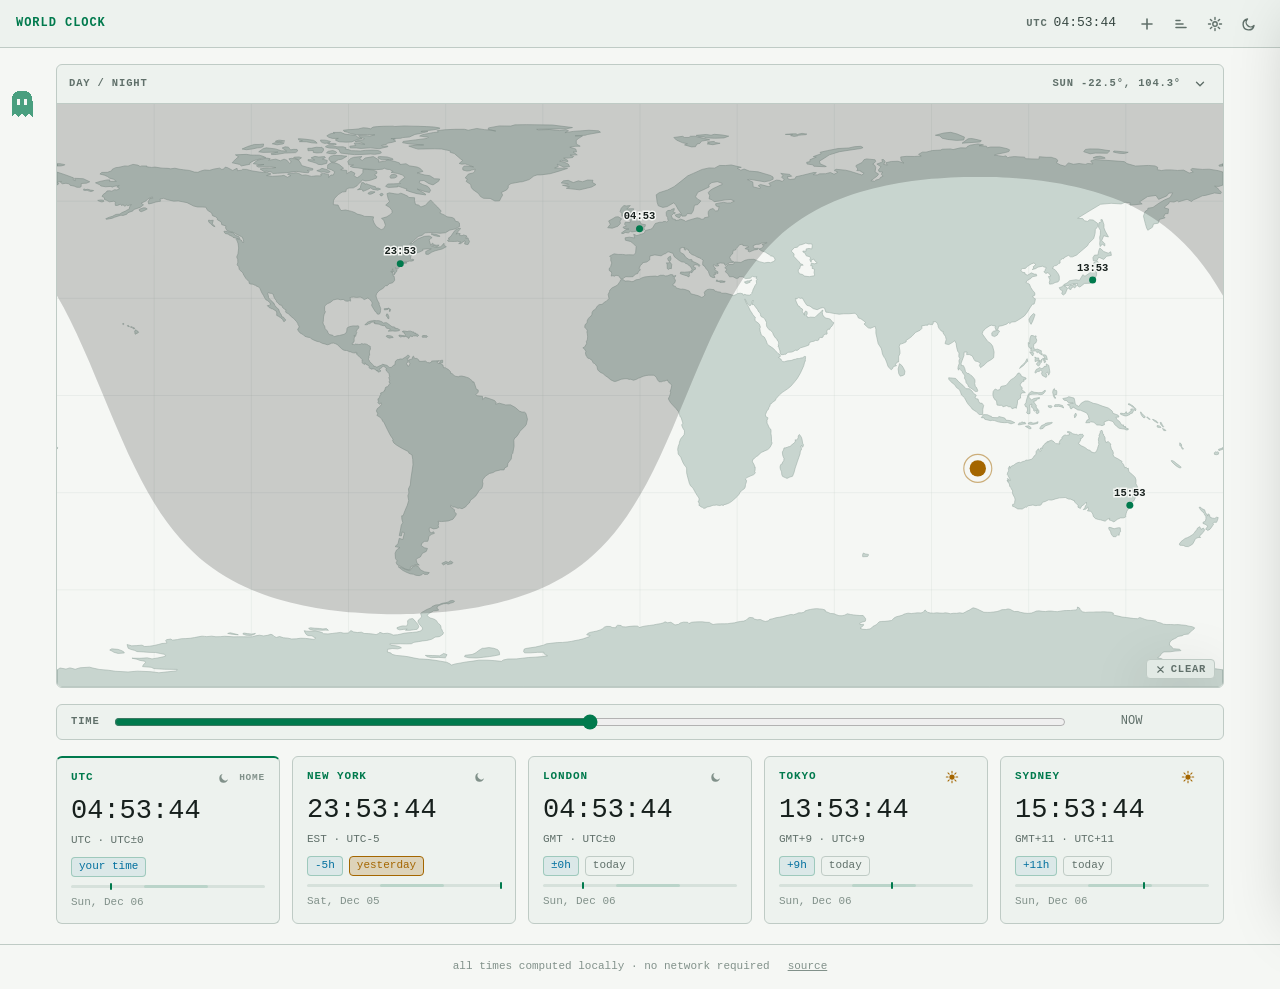
==== commit 20511eb3: "fix: reserve the scrubber RESET slot so the slider doesn't jump crossing NOW" ====
--- a/index.html
+++ b/index.html
@@ -56,7 +56,7 @@
     <span class="manifest-label">TIME</span>
     <input id="scrub-range" type="range" min="-1440" max="1440" step="15" value="0" aria-label="Time offset in minutes">
     <span id="scrub-label" class="mono scrub-label">NOW</span>
-    <button id="scrub-now" class="scrub-now-btn mono" title="Back to now" hidden>RESET</button>
+    <button id="scrub-now" class="scrub-now-btn mono" title="Back to now">RESET</button>
   </div>
   <section id="clock-grid" class="clock-grid" aria-label="Clocks"></section>
 </main>
--- a/css/site.css
+++ b/css/site.css
@@ -3,7 +3,7 @@
 * { box-sizing: border-box; }
 html { height: 100%; }
 body {
-  margin: 0; height: 100vh; overflow: hidden;
+  margin: 0; min-height: 100vh;
   background: var(--twb-bg-0); color: var(--twb-text-normal);
   font-family: var(--twb-font-ui); line-height: var(--twb-line-height-tight);
   font-size: 15px;
@@ -84,7 +84,7 @@
 .clock-grid {
   display: grid; gap: 12px; align-content: start;
   grid-template-columns: repeat(auto-fill, minmax(210px, 1fr));
-  overflow-y: auto; min-height: 140px; padding-bottom: 4px;
+  padding-bottom: 4px;
 }
 .clock-card {
   position: relative;
@@ -420,7 +420,11 @@
   background: var(--twb-highlight); border: 1px solid var(--twb-warm);
   border-radius: var(--twb-radius-s); color: var(--twb-warm);
   font-size: 10.5px; letter-spacing: 0.06em; padding: 3px 9px; cursor: pointer;
-}
+  /* Always occupies its slot; only paints while scrubbed, so the flex:1
+     slider track never resizes mid-drag when crossing NOW. */
+  visibility: hidden;
+}
+:root[data-scrub="on"] .scrub-now-btn { visibility: visible; }
 .scrub-now-btn:hover { background: var(--twb-warm); color: var(--twb-text-on-accent); }
 
 /* --- help overlay --- */
@@ -493,6 +497,17 @@
 }
 
 /* --- map measure connectors (multiple; label rides the line) --- */
+.map-clear-btn {
+  position: absolute; bottom: 8px; right: 8px; z-index: 4;
+  display: inline-flex; align-items: center; gap: 5px;
+  padding: 3px 8px; height: auto;
+  font-size: 10.5px; font-weight: 650; letter-spacing: 0.07em;
+  background: var(--twb-bg-2); border: 1px solid var(--twb-border);
+  border-radius: var(--twb-radius-s); color: var(--twb-text-muted);
+  cursor: pointer; box-shadow: var(--twb-shadow-pane);
+}
+.map-clear-btn:hover { border-color: var(--twb-red); color: var(--twb-red); background: var(--twb-bg-3); }
+.map-clear-btn:focus-visible { outline: 2px solid var(--twb-focus-ring); outline-offset: 1px; }
 .conn-hit { fill: none; stroke: transparent; stroke-width: 14; pointer-events: stroke; cursor: pointer; }
 .conn-line {
   fill: none; stroke: var(--twb-accent-alt); stroke-width: 1.5;
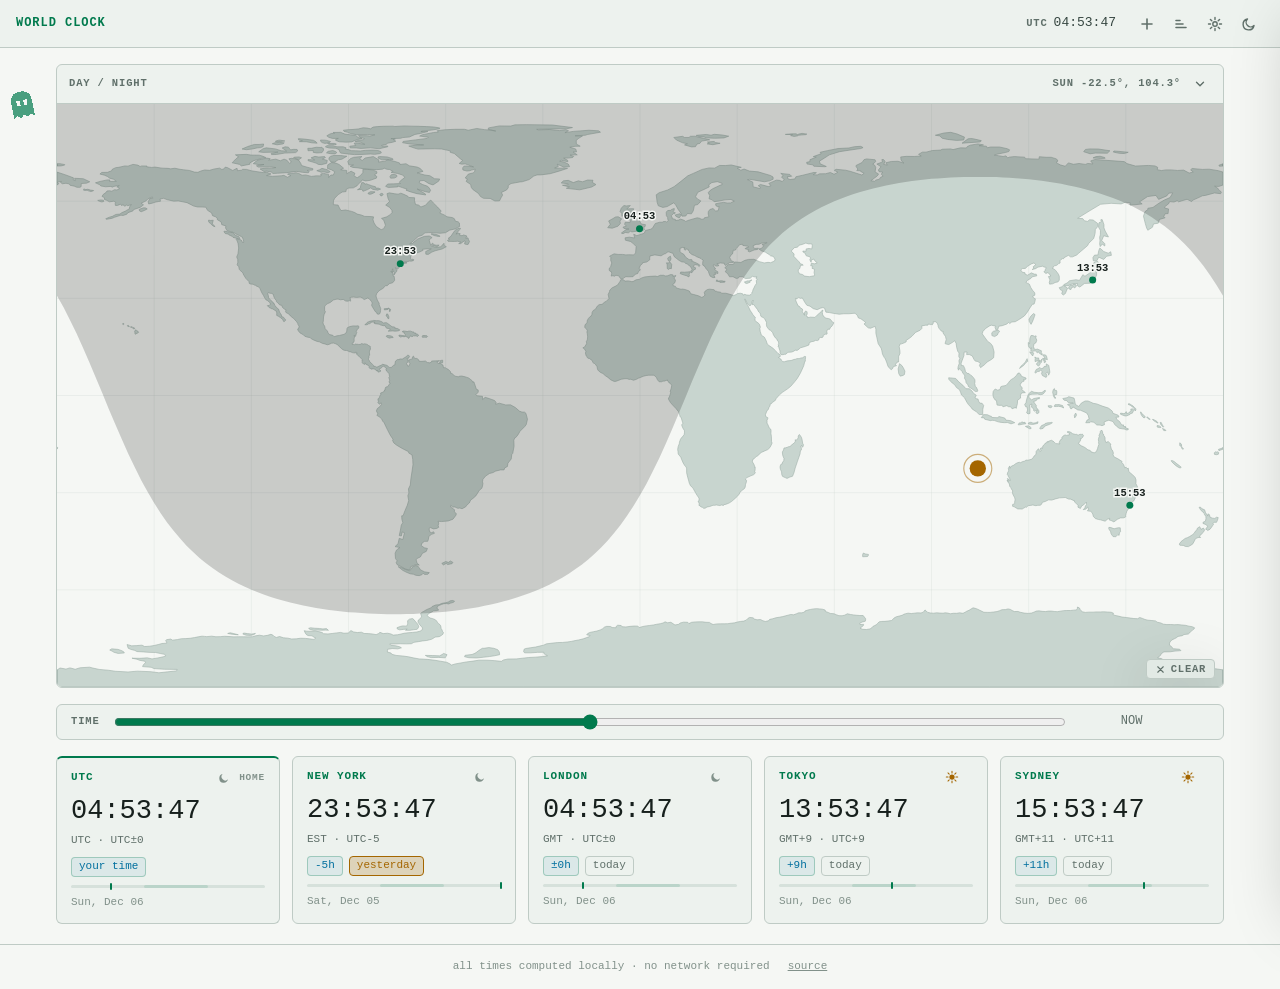
==== commit 9a1ebe4a: "feat: ghost plays on the map — sail, marker-hop, sun-nap, cursor chase, dizzy boops, afterimages, op" ====
--- a/index.html
+++ b/index.html
@@ -64,7 +64,7 @@
   <span class="mono">all times computed locally &middot; no network required</span>
   <a class="mono" href="https://github.com/Real-Fruit-Snacks/worldclock" rel="noopener">source</a>
 </footer>
-<div id="site-pet" aria-hidden="true"><div class="pet-tilt"><div class="pet-sprite" title="pet the ghost to recolor it"><svg viewBox="0 0 16 16" xmlns="http://www.w3.org/2000/svg"><path class="pet-body" d="M2 16 V7 Q2 1 8 1 Q14 1 14 7 V16 L12 14.4 L10 16 L8 14.4 L6 16 L4 14.4 Z"/><g class="pet-eyes-open"><rect x="5" y="6" width="2" height="3"/><rect x="9" y="6" width="2" height="3"/></g><g class="pet-eyes-closed"><rect x="5" y="8" width="2" height="1"/><rect x="9" y="8" width="2" height="1"/></g><g class="pet-eyes-happy"><path d="M4.6 8 L6 6.6 L7.4 8"/><path d="M8.6 8 L10 6.6 L11.4 8"/></g></svg></div></div></div>
+<div id="site-pet" aria-hidden="true"><div class="pet-tilt"><div class="pet-sprite" title="pet the ghost to recolor it"><svg viewBox="0 0 16 16" xmlns="http://www.w3.org/2000/svg"><path class="pet-body" d="M2 16 V7 Q2 1 8 1 Q14 1 14 7 V16 L12 14.4 L10 16 L8 14.4 L6 16 L4 14.4 Z"/><g class="pet-eyes-open"><rect x="5" y="6" width="2" height="3"/><rect x="9" y="6" width="2" height="3"/></g><g class="pet-eyes-closed"><rect x="5" y="8" width="2" height="1"/><rect x="9" y="8" width="2" height="1"/></g><g class="pet-eyes-happy"><path d="M4.6 8 L6 6.6 L7.4 8"/><path d="M8.6 8 L10 6.6 L11.4 8"/></g><g class="pet-eyes-scared"><circle cx="6" cy="7.6" r="1.7"/><circle cx="10" cy="7.6" r="1.7"/></g><g class="pet-eyes-dizzy"><path d="M4.4 6.6 L7.2 9.4 M7.2 6.6 L4.4 9.4"/><path d="M8.8 6.6 L11.6 9.4 M11.6 6.6 L8.8 9.4"/></g></svg></div></div></div>
 <script src="js/zones.js"></script>
 <script src="js/data.js"></script>
 <script src="js/settings.js"></script>
--- a/css/site.css
+++ b/css/site.css
@@ -278,6 +278,25 @@
 .pet-sprite.pet-blink .pet-eyes-closed,
 #site-pet.pet-nap .pet-eyes-closed { display: inline; }
 .pet-sprite.pet-happy .pet-eyes-happy { display: inline; }
+/* Wide "boo!" eyes (jump scare) and dizzy X-eyes (rapid boops). */
+.pet-eyes-scared circle { fill: var(--twb-bg-0); }
+.pet-eyes-dizzy path { stroke: var(--twb-bg-0); stroke-width: 1.1; fill: none; stroke-linecap: round; }
+.pet-eyes-scared, .pet-eyes-dizzy { display: none; }
+.pet-sprite.pet-boo .pet-eyes-open,
+.pet-sprite.pet-dizzy .pet-eyes-open { display: none; }
+.pet-sprite.pet-boo .pet-eyes-scared { display: inline; }
+.pet-sprite.pet-dizzy .pet-eyes-dizzy { display: inline; }
+/* Boo: a sudden big pop. Dizzy: a woozy wobble. */
+.pet-sprite.pet-boo { animation: pet-boo 0.5s ease-out; }
+.pet-sprite.pet-dizzy { animation: pet-dizzy-wob 0.5s ease-in-out 3; }
+@keyframes pet-boo {
+  0% { transform: scale(1); } 22% { transform: scale(1.75); }
+  55% { transform: scale(1.35); } 100% { transform: scale(1.3); }
+}
+@keyframes pet-dizzy-wob {
+  0%, 100% { transform: rotate(-13deg) scale(1.02); }
+  50% { transform: rotate(13deg) scale(1.02); }
+}
 /* Boop: a quick happy squish-and-pop (overrides the idle bob while it plays). */
 .pet-sprite.pet-happy { animation: pet-boop 0.5s ease-in-out; }
 .pet-sprite.pet-sneak { animation-play-state: paused; }
@@ -297,6 +316,23 @@
 .pet-heart { color: var(--twb-red); }
 .pet-bang { color: var(--twb-accent); }
 .pet-z { color: var(--twb-text-muted); }
+.pet-wake { color: var(--twb-accent-alt); font-size: 10px; }
+/* Afterimage: faint body silhouettes left behind while zipping fast. */
+.pet-trail {
+  position: fixed; z-index: 18; pointer-events: none;
+  opacity: 0.3; animation: pet-trail-fade 0.42s ease-out forwards;
+}
+.pet-trail svg { display: block; width: 100%; height: 100%; }
+.pet-trail .pet-body { fill: var(--twb-text-faint); }
+.pet-trail g { display: none; }
+@keyframes pet-trail-fade { from { opacity: 0.32; } to { opacity: 0; } }
+/* Jump-scare vignette flash (opt-in). */
+.wc-scare-flash {
+  position: fixed; inset: 0; z-index: 25; pointer-events: none;
+  box-shadow: inset 0 0 120px 40px var(--twb-red);
+  animation: wc-scare-fade 0.65s ease-out forwards;
+}
+@keyframes wc-scare-fade { 0% { opacity: 0.85; } 100% { opacity: 0; } }
 @keyframes pet-bob {
   0%, 100% { transform: translateY(0); }
   50% { transform: translateY(-3px); }
